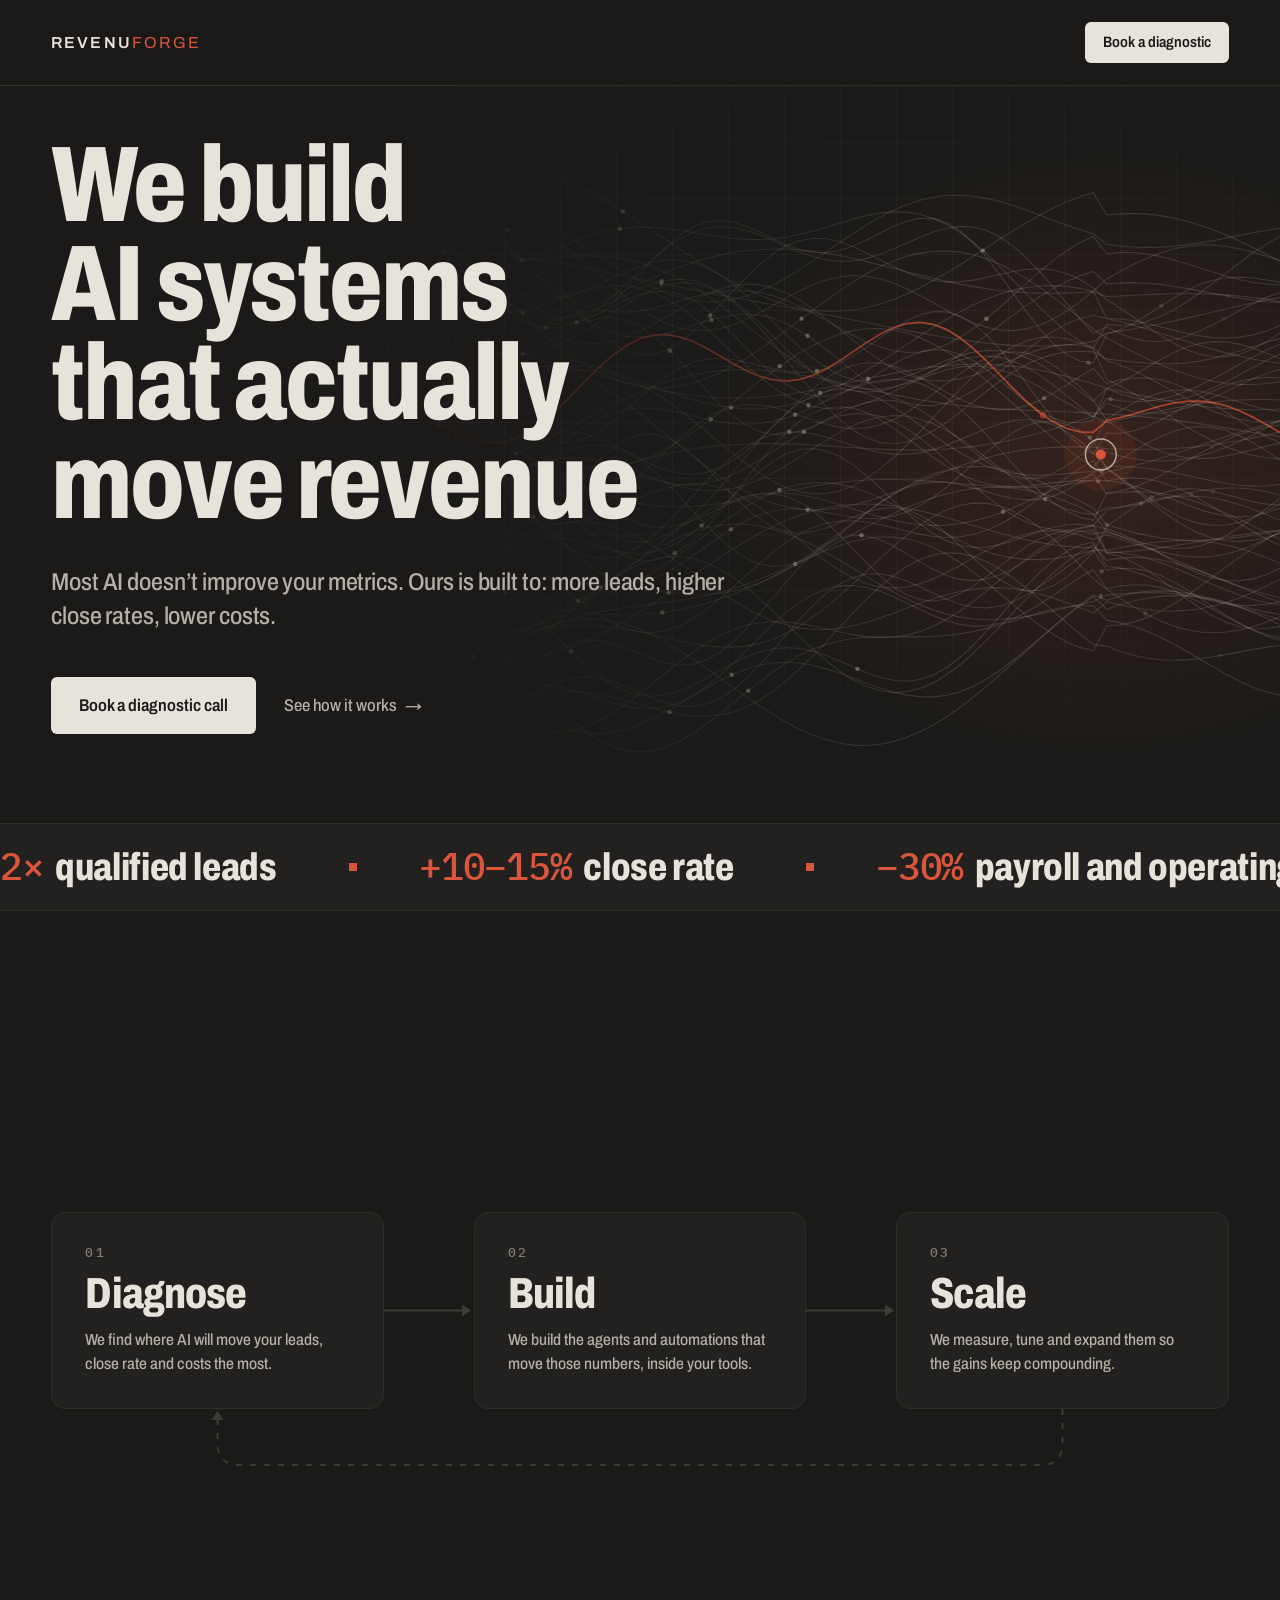
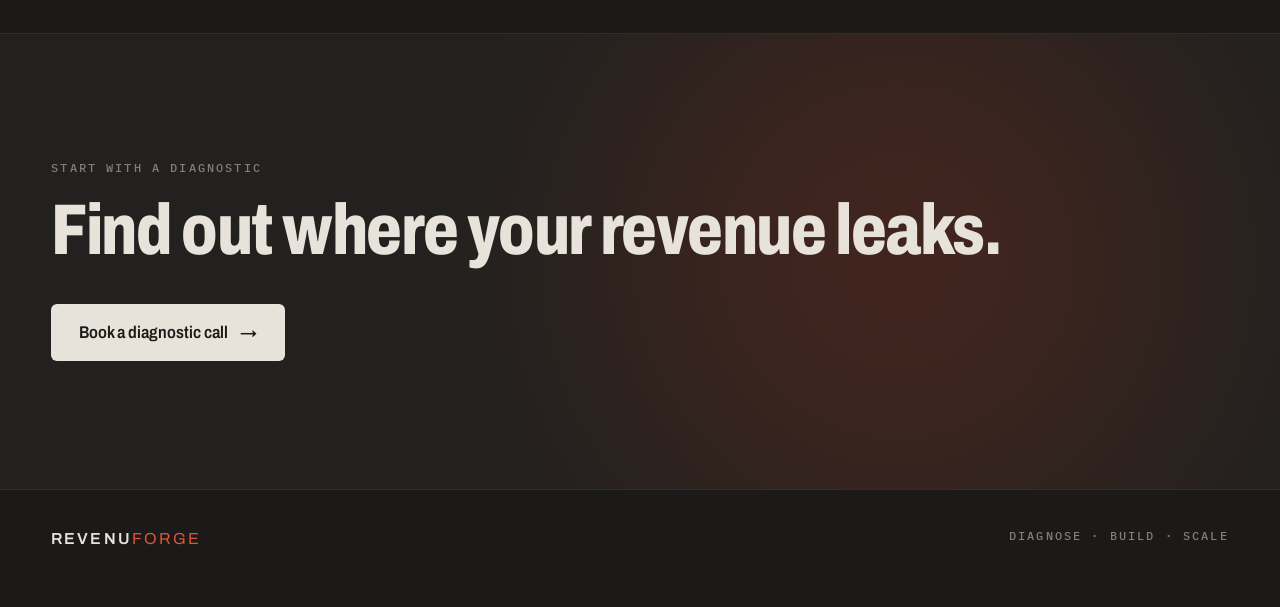
==== home/index.html @ 6a67d014 "RevenuForge page previews (view-only copies) Co-Authored-By: Claude Opus 5.5 <noreply@anthropic.com>" ====
<!DOCTYPE html><html><head><meta charset="utf-8"><meta name="robots" content="noindex,nofollow"><meta name="viewport" content="width=device-width, initial-scale=1"><title>RevenuForge Homepage</title>
<link rel="stylesheet" href="styles.css">
<link rel="stylesheet" href="web/kit.css">
<style>html{scroll-behavior:smooth}</style>
</head><body class="rw">

<header class="rw-header"><div class="rw-wrap">
<div class="rw-wm">Revenu<span>Forge</span></div>
<a class="rw-btn sm" href="#contact">Book a diagnostic</a>
</div></header>

<section class="rw-hero">
<div class="rw-hero-bg"></div>
<div class="rw-hero-fx" data-strands=""><canvas></canvas></div>
<div class="rw-wrap"><div class="rw-hero-copy">
<h1 class="rw-disp rw-h1"><span class="rw-word">We</span> <span class="rw-word">build</span> <span class="rw-word">AI</span> <span class="rw-word">systems</span> <span class="rw-word">that</span> <span class="rw-word">actually</span> <span class="rw-word">move</span> <span class="rw-word">revenue</span></h1>
<p class="rw-lede rw-rv">Most AI doesn’t improve your metrics. Ours is built to: more leads, higher close rates, lower costs.</p>
<div class="rw-ctas rw-rv"><a class="rw-btn" href="#contact">Book a diagnostic call</a><a class="rw-ghost" href="#how">See how it works <span class="ar">→</span></a></div>
</div></div>
</section>

<div class="rw-marq"><div class="rw-marq-track">
<span><b>2×</b> qualified leads</span><span><b>+10–15%</b> close rate</span><span><b>−30%</b> payroll and operating costs</span><span><b>30–40%</b> less time on busywork</span>
<span><b>2×</b> qualified leads</span><span><b>+10–15%</b> close rate</span><span><b>−30%</b> payroll and operating costs</span><span><b>30–40%</b> less time on busywork</span>
</div></div>



<section class="rw-sec" id="how"><div class="rw-wrap">
<div class="rw-sec-h solo"><h2 class="rw-disp rw-h2 rw-rv">Find where AI moves the numbers. Build it. <span class="rw-hl">Repeat.</span></h2></div>
<div class="rw-flow">
<div class="rw-flow-row">
<div class="rw-node rw-rv"><span class="rw-node-n">01</span><h3>Diagnose</h3><p>We find where AI will move your leads, close rate and costs the most.</p></div>
<div class="rw-node rw-rv"><span class="rw-node-n">02</span><h3>Build</h3><p>We build the agents and automations that move those numbers, inside your tools.</p></div>
<div class="rw-node rw-rv"><span class="rw-node-n">03</span><h3>Scale</h3><p>We measure, tune and expand them so the gains keep compounding.</p></div>
</div>
</div>
</div></section>



<section class="rw-sec rw-glowsec" id="contact"><div class="rw-wrap"><div class="rw-cta rw-rv">
<div><div class="rw-eb" style="margin-bottom:24px">Start with a diagnostic</div><h2 class="rw-disp">Find out where your revenue leaks.</h2></div>
<a class="rw-btn" href="#">Book a diagnostic call <span class="ar">→</span></a>
</div></div></section>

<footer class="rw-footer"><div class="rw-wrap"><div class="rw-wm">Revenu<span>Forge</span></div><span class="rw-eb">Diagnose · Build · Scale</span></div></footer>

<script src="web/strands.js"></script>
<script src="web/kit.js"></script>
</body></html>
---- home/styles.css ----
@import "./tokens/fonts.css";
@import "./tokens/colors.css";
@import "./tokens/typography.css";
@import "./tokens/spacing.css";
@import "./tokens/borders.css";
@import "./tokens/motion.css";
@import "./tokens/web.css";
@import "./tokens/base.css";
---- home/web/kit.css ----
/* RevenuForge web kit — "Operator". Marketing site and landing pages only.
   Link AFTER styles.css. Pair with web/strands.js for the hero and web/kit.js for reveals.
   Documents, decks and the app keep their own flat rules. */
.rw{margin:0;background:var(--web-page);color:var(--web-heading);font-family:var(--font-sans);font-stretch:85%}
.rw *{box-sizing:border-box}
.rw a{color:var(--web-heading);text-decoration:none}.rw a:hover{color:var(--web-signal)}
.rw p{margin:0;color:var(--web-body);text-wrap:pretty}
.rw-wrap{max-width:var(--web-max);margin:0 auto;padding-left:var(--web-gutter);padding-right:var(--web-gutter)}
.rw-eb{font:500 12px/1 var(--font-mono);letter-spacing:.18em;text-transform:uppercase;color:var(--web-label)}
.rw-disp{font-stretch:var(--web-display-stretch);font-weight:var(--web-display-weight);letter-spacing:var(--web-display-tracking);line-height:var(--web-display-leading);margin:0;text-wrap:balance;color:var(--web-heading)}
.rw-h1{font-size:var(--web-h1)}.rw-h2{font-size:var(--web-h2);max-width:15em}
.rw-hl{color:var(--web-signal)}
.rw-lede{font-size:var(--web-lede);line-height:1.4;max-width:28em;color:var(--web-body);font-stretch:85%;font-weight:500;letter-spacing:-.005em}
.rw-node p,.rw-band p{font-weight:500}

/* header — same colour as the page, blurred when it scrolls over content */
.rw-header{position:sticky;top:0;z-index:20;background:rgba(27,26,24,.8);backdrop-filter:blur(14px);-webkit-backdrop-filter:blur(14px);border-bottom:1px solid var(--web-rule-soft)}
.rw-header .rw-wrap{display:flex;justify-content:space-between;align-items:center;gap:24px;padding-top:22px;padding-bottom:22px}
.rw-wm{font-weight:600;font-size:16px;letter-spacing:.13em;text-transform:uppercase;font-stretch:100%;color:var(--web-heading)}
.rw-wm span{font-weight:400;color:var(--web-signal)}

/* buttons */
.rw-btn{display:inline-flex;align-items:center;gap:12px;background:var(--web-btn);color:var(--web-btn-fg)!important;font:600 17px/1 var(--font-sans);font-stretch:85%;letter-spacing:0;padding:20px 28px;border-radius:var(--web-radius-btn);transition:transform 180ms cubic-bezier(.2,0,.2,1)}
.rw-btn:hover{transform:translateY(-2px)}
.rw-btn.sm{padding:13px 18px;font-size:15px}
.rw-ghost{font-size:17px;font-weight:500;font-stretch:85%;color:var(--web-body)!important;display:inline-flex;gap:8px;align-items:center}
.rw-ghost .ar{display:inline-block;transition:transform 180ms}.rw-ghost:hover .ar{transform:translateX(4px)}

/* hero — strands canvas fills it, faded out behind the copy */
.rw-hero{position:relative;overflow:hidden;padding:clamp(24px,4vw,56px) 0 clamp(56px,7vw,110px)}
.rw-hero-bg{position:absolute;inset:0;pointer-events:none;background:radial-gradient(ellipse 45% 60% at 86% 50%,rgba(217,85,59,.13),transparent 70%)}
.rw-hero-bg::after{content:"";position:absolute;inset:0;background-image:linear-gradient(rgba(231,227,218,.045) 1px,transparent 1px),linear-gradient(90deg,rgba(231,227,218,.045) 1px,transparent 1px);background-size:56px 56px;-webkit-mask-image:radial-gradient(ellipse 70% 80% at 70% 40%,#000 20%,transparent 80%);mask-image:radial-gradient(ellipse 70% 80% at 70% 40%,#000 20%,transparent 80%)}
.rw-hero-fx{position:absolute;inset:0;pointer-events:none;-webkit-mask-image:linear-gradient(90deg,transparent 0%,transparent 22%,rgba(0,0,0,.08) 38%,rgba(0,0,0,.45) 54%,#000 72%);mask-image:linear-gradient(90deg,transparent 0%,transparent 22%,rgba(0,0,0,.08) 38%,rgba(0,0,0,.45) 54%,#000 72%)}
.rw-hero-fx canvas{position:absolute;inset:0;display:block}
.rw-hero-copy{position:relative;max-width:760px;min-height:clamp(420px,56vh,640px);display:flex;flex-direction:column;justify-content:center;gap:0}
.rw-hero-copy .rw-lede{margin:32px 0 44px}
.rw-ctas{display:flex;gap:28px;align-items:center;flex-wrap:wrap}
.rw-word{display:inline-block}

/* KPI marquee */
.rw-marq{overflow:hidden;padding:22px 0;background:var(--web-card);border-top:1px solid var(--web-rule-soft);border-bottom:1px solid var(--web-rule-soft)}
.rw-marq-track{display:flex;gap:56px;width:max-content;animation:rw-mq var(--web-marquee-duration) linear infinite}
.rw-marq-track{gap:0}
.rw-marq-track span{font-stretch:var(--web-display-stretch);font-weight:800;font-size:var(--web-marquee);letter-spacing:-.01em;white-space:nowrap;display:flex;align-items:baseline;gap:.3em;color:var(--web-heading)}
.rw-marq-track span::after{content:"";width:8px;height:8px;background:var(--web-signal);margin:0 1.6em;align-self:center}
.rw-marq-track b{font:500 1em/1 var(--font-mono);letter-spacing:-.03em;color:var(--web-signal)}
@keyframes rw-mq{to{transform:translateX(-50%)}}

/* sections */
.rw-sec{padding:var(--web-section-y) 0;position:relative}
.rw-sec-h{display:grid;grid-template-columns:200px minmax(0,1fr);gap:24px;margin-bottom:clamp(40px,5vw,72px);align-items:start}
.rw-sec-h.solo{grid-template-columns:minmax(0,1fr)}
.rw-sec-n{font:500 13px/1 var(--font-mono);letter-spacing:.16em;color:var(--web-label);padding-top:12px;display:flex;gap:12px;align-items:center}
.rw-sec-n::before{content:"";width:28px;height:1px;background:var(--web-label)}

/* cards */
.rw-cards{display:grid;grid-template-columns:repeat(3,minmax(0,1fr));gap:12px}
.rw-card{background:var(--web-card);border:1px solid var(--web-rule-soft);border-radius:var(--web-radius-card);padding:32px;display:flex;flex-direction:column;gap:18px;min-height:280px}
.rw-card h3{font-stretch:var(--web-display-stretch);font-size:var(--web-h3);font-weight:650;letter-spacing:-.015em;line-height:1.15;margin:0;color:var(--web-heading)}
.rw-card p{font-size:15.5px;line-height:1.55}
.rw-card-top{display:flex;justify-content:space-between}
.rw-card-foot{margin-top:auto;padding-top:16px;border-top:1px solid var(--web-rule);font:500 11px/1.4 var(--font-mono);letter-spacing:.14em;text-transform:uppercase;color:var(--web-label)}
.rw-card-foot b{color:var(--web-heading);font-weight:500}

/* flow — Diagnose → Build → Maintain, looping back. Connectors are drawn by web/kit.js */
.rw-flow{position:relative}
.rw-flow-row{position:relative;display:grid;grid-template-columns:repeat(3,minmax(0,1fr));gap:clamp(56px,7vw,110px);z-index:1}
.rw-node{position:relative;background:var(--web-card);border:1px solid var(--web-rule-soft);border-radius:var(--web-radius-card);padding:clamp(26px,2.6vw,40px);display:flex;flex-direction:column;gap:14px;transition:border-color .4s var(--web-reveal-ease),box-shadow .4s var(--web-reveal-ease),transform .4s var(--web-reveal-ease)}
.rw-node.live{border-color:var(--web-signal);box-shadow:0 0 0 1px var(--web-signal),0 30px 80px -30px rgba(217,85,59,.55);transform:translateY(-4px)}
.rw-node-n{font:500 13px/1 var(--font-mono);letter-spacing:.16em;color:var(--web-label);transition:color .4s}
.rw-node.live .rw-node-n{color:var(--web-signal)}
.rw-node h3{font-stretch:var(--web-display-stretch);font-size:clamp(34px,3.4vw,54px);font-weight:800;letter-spacing:-.02em;line-height:.95;margin:0;color:var(--web-heading)}
.rw-node p{font-size:clamp(16px,1.25vw,19px);line-height:1.45}
.rw-flow-svg{position:absolute;left:0;top:0;width:100%;height:100%;overflow:visible;pointer-events:none;z-index:0}
.rw-flow-svg .ln{fill:none;stroke:var(--web-rule);stroke-width:2}
.rw-flow-svg .ln.loop{stroke-dasharray:6 8}
.rw-flow-svg .hd{fill:var(--web-rule)}
.rw-flow-loop-lbl{position:absolute;left:50%;transform:translateX(-50%);bottom:34px;font:500 11px/1 var(--font-mono);letter-spacing:.18em;text-transform:uppercase;color:var(--web-label);background:var(--web-page);padding:0 14px;z-index:1;white-space:nowrap}
.rw-flow{padding-bottom:96px}

/* big-number band */
.rw-band{position:relative;overflow:hidden;background:var(--web-card);border-top:1px solid var(--web-rule-soft);border-bottom:1px solid var(--web-rule-soft)}
.rw-band::before{content:"";position:absolute;right:10%;top:20%;width:500px;height:500px;border-radius:50%;background:#C4381F;filter:blur(120px);opacity:.18}
.rw-band .rw-wrap{display:grid;grid-template-columns:minmax(0,1.2fr) minmax(0,1fr);gap:48px;align-items:end;padding-top:clamp(64px,8vw,120px);padding-bottom:clamp(64px,8vw,120px);position:relative}
.rw-stat{font:500 var(--web-stat)/.82 var(--font-mono);letter-spacing:-.06em;font-variant-numeric:tabular-nums;color:var(--web-heading)}
.rw-stat em{font-style:normal;color:var(--web-signal)}
.rw-band p{font-size:clamp(18px,1.6vw,22px);line-height:1.5;max-width:22em}
.rw-src{margin-top:28px;font:500 11px/1 var(--font-mono);letter-spacing:.16em;text-transform:uppercase;color:var(--web-label)}

/* glow section — dark card ground with one soft Signal glow on the right (closing CTA) */
.rw-glowsec{overflow:hidden;background:var(--web-card);border-top:1px solid var(--web-rule-soft)}
.rw-glowsec::before{content:"";position:absolute;right:8%;top:50%;width:560px;height:560px;margin-top:-280px;border-radius:50%;background:#C4381F;filter:blur(130px);opacity:.2;pointer-events:none}
.rw-glowsec .rw-wrap{position:relative}
.rw-glowsec .rw-cta{border-top:0;padding-top:0}

/* closing CTA + footer */
.rw-cta{display:flex;justify-content:space-between;align-items:flex-end;gap:40px;flex-wrap:wrap;border-top:1px solid var(--web-rule);padding-top:48px}
.rw-cta .rw-disp{font-size:clamp(40px,5.6vw,88px)}
.rw-footer{padding:40px 0 60px;border-top:1px solid var(--web-rule-soft)}
.rw-footer .rw-wrap{display:flex;justify-content:space-between;gap:24px;flex-wrap:wrap}

/* scroll reveal: blur to sharp, slight rise */
.rw-rv{opacity:0;transform:translateY(var(--web-reveal-rise));filter:blur(var(--web-reveal-blur));transition:opacity var(--web-reveal-duration) var(--web-reveal-ease),transform var(--web-reveal-duration) var(--web-reveal-ease),filter var(--web-reveal-duration) var(--web-reveal-ease)}
.rw-rv.on{opacity:1;transform:none;filter:none}

@media (max-width:900px){.rw-band .rw-wrap,.rw-cards,.rw-flow-row,.rw-sec-h{grid-template-columns:1fr}.rw-flow{padding-bottom:0;padding-right:44px}.rw-flow-loop-lbl{display:none}}
@media (prefers-reduced-motion:reduce){.rw-rv{opacity:1;transform:none;filter:none;transition:none}.rw-marq-track{animation:none}}
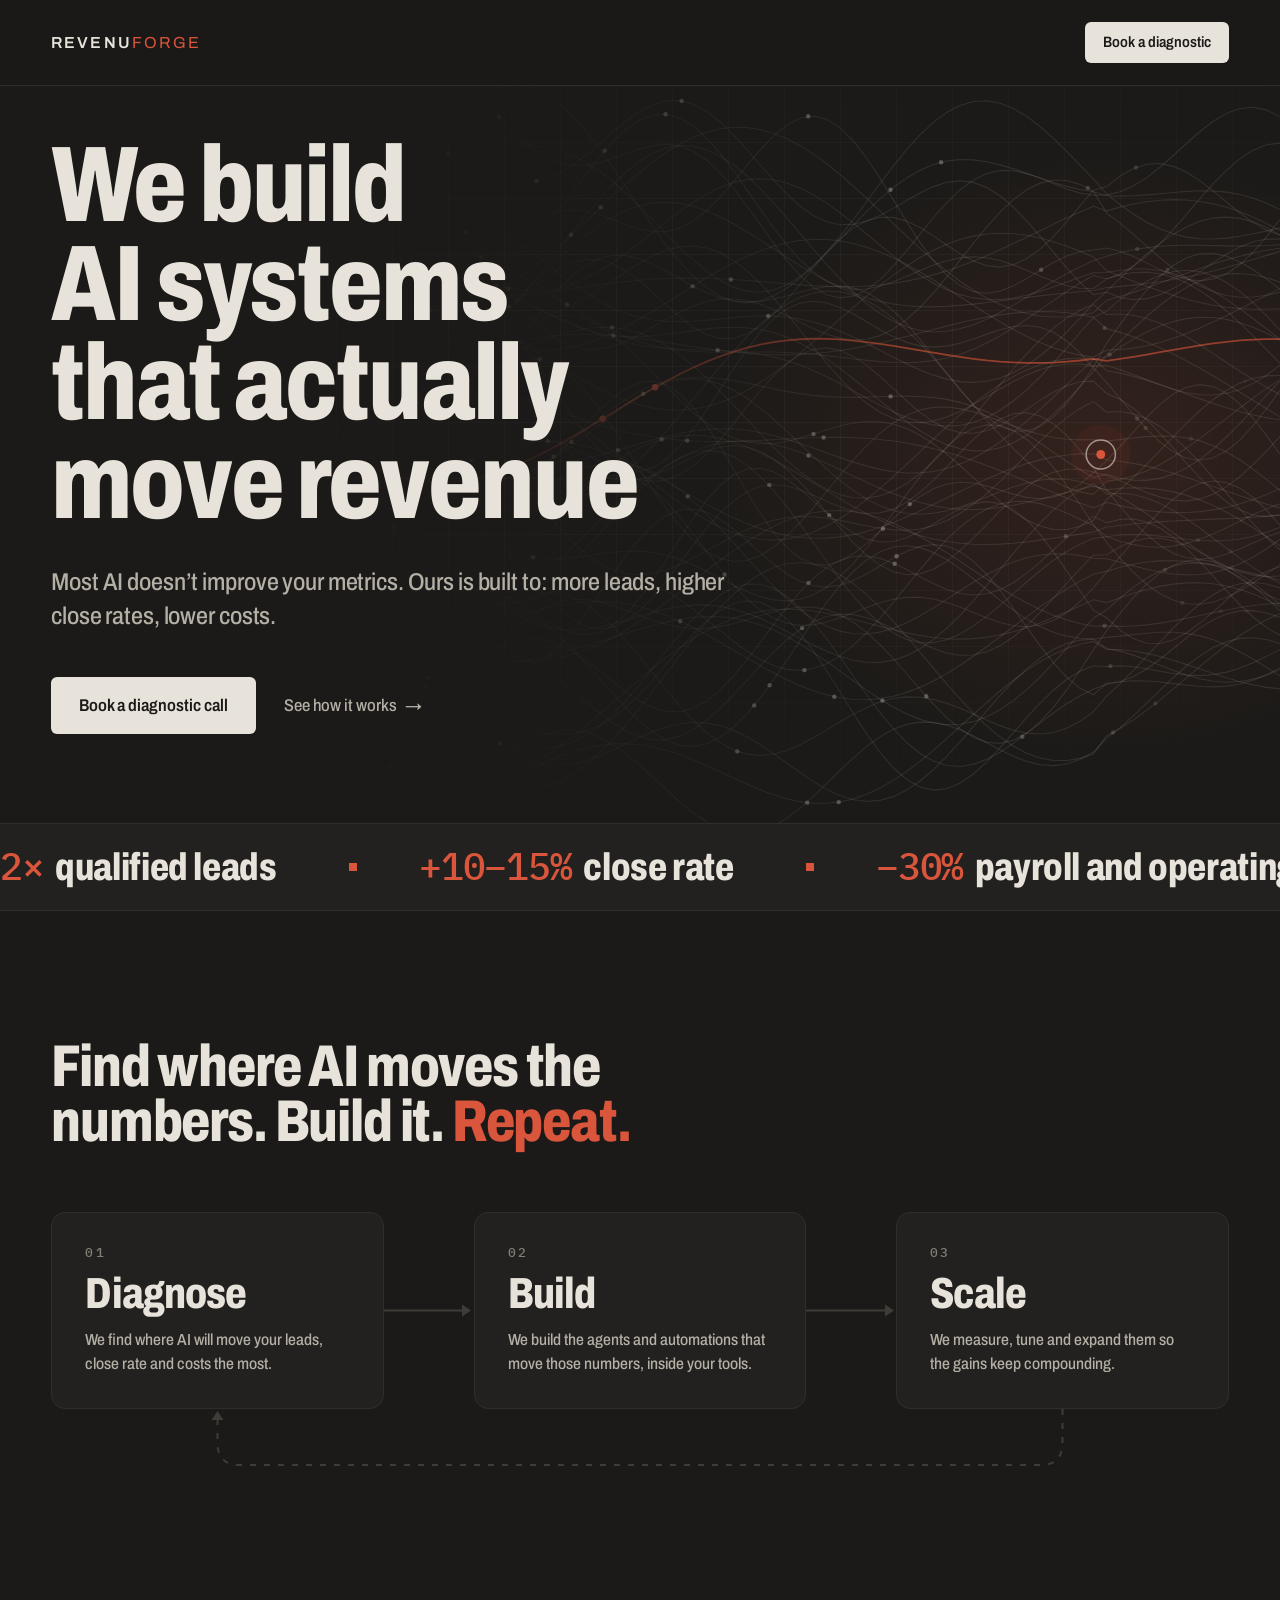
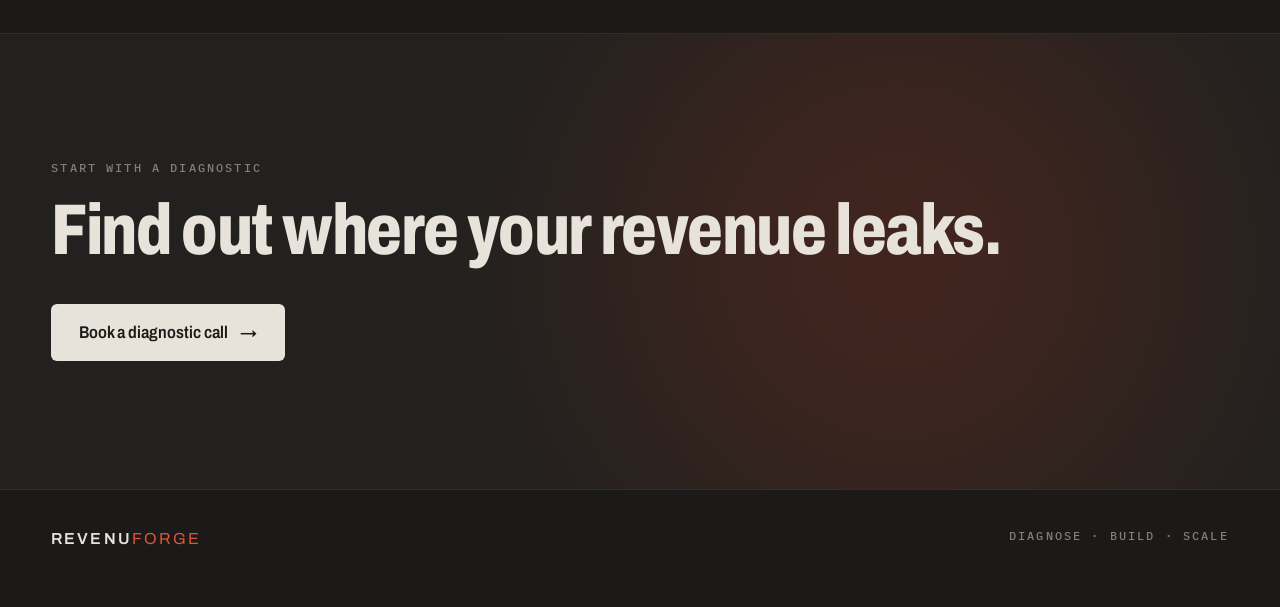
==== commit 3f93c571: "Homepage: inline all CSS and JS into one file so nothing can fail to load Co-Authored-By: Claude Opu" ====
--- a/home/index.html
+++ b/home/index.html
@@ -1,6 +1,377 @@
 <!DOCTYPE html><html><head><meta charset="utf-8"><meta name="robots" content="noindex,nofollow"><meta name="viewport" content="width=device-width, initial-scale=1"><title>RevenuForge Homepage</title>
-<link rel="stylesheet" href="styles.css">
-<link rel="stylesheet" href="web/kit.css">
+<link rel="preconnect" href="https://fonts.googleapis.com"><link rel="preconnect" href="https://fonts.gstatic.com" crossorigin><link rel="stylesheet" href="https://fonts.googleapis.com/css2?family=Archivo:wdth,wght@62..125,100..900&family=IBM+Plex+Mono:wght@400;500;600&display=swap">
+<style>
+/* RevenuForge webfonts — Archivo (brand) + IBM Plex Mono (instrument voice).
+   Archivo loads as the variable font (width 62–125%, weight 100–900) so the web
+   environment's condensed display (font-stretch:78%) renders from the same family.
+   Self-host by replacing this import with local @font-face rules in ../assets/fonts/. */
+
+
+:root{
+  /* ground + ink — warm near-neutrals, never pure white */
+  --rf-bone:#EFEAE1;
+  --rf-plate:#F7F4EE;
+  --rf-rule:#C9C2B6;
+  --rf-grey:#7A746A;
+  --rf-slate:#4A463F;
+  --rf-ink:#1F1D1A;
+  --rf-graphite:#22211F;
+  --rf-graphite-deep:#1B1A18;
+  --rf-graphite-raised:#2B2A27;
+  --rf-graphite-rule:#3E3C37;
+  --rf-graphite-rule-soft:#302E2A;
+  --rf-mist:#B5B0A6;
+  --rf-mist-dim:#837F76;
+  --rf-bone-dim:#9A968C;
+  --rf-bone-warm:#D6D1C7;
+  --rf-bone-dark-fg:#E7E3DA;
+  --rf-hairline-warm:#E2DBCE;
+
+  /* the one accent */
+  --rf-signal:#C4381F;
+  --rf-signal-tint:#E0674A;
+  --rf-signal-on-dark:#D9553B;
+  --rf-signal-wash:#F3D5CE;
+
+  /* data palette — light ground */
+  --rf-data-signal:#C4381F;
+  --rf-data-teal:#2F5D62;
+  --rf-data-ochre:#8A6A2B;
+  --rf-data-steel:#4A5A6E;
+  --rf-data-umber:#6B5340;
+  --rf-data-moss:#3E6B4B;
+
+  /* data palette — graphite ground */
+  --rf-data-signal-dark:#E0674A;
+  --rf-data-teal-dark:#6E9E9A;
+  --rf-data-ochre-dark:#C9A227;
+  --rf-data-steel-dark:#8FB3C9;
+  --rf-data-umber-dark:#B9AE9C;
+  --rf-data-moss-dark:#A8C0A0;
+
+  /* status — exactly three, no others exist */
+  --rf-state-ontrack:#A8C0A0;
+  --rf-state-watch:#C9A227;
+  --rf-state-act:#E0674A;
+
+  /* semantic aliases — light (document) environment */
+  --surface-page:var(--rf-bone);
+  --surface-card:var(--rf-plate);
+  --surface-inset:var(--rf-bone);
+  --border-hairline:var(--rf-rule);
+  --border-structural:var(--rf-ink);
+  --text-heading:var(--rf-ink);
+  --text-body:var(--rf-slate);
+  --text-label:var(--rf-grey);
+  --text-accent:var(--rf-signal);
+  --mark-signal:var(--rf-signal);
+}
+[data-rf-env="graphite"]{
+  --surface-page:var(--rf-graphite);
+  --surface-card:var(--rf-graphite-deep);
+  --surface-inset:var(--rf-graphite-raised);
+  --border-hairline:var(--rf-graphite-rule);
+  --border-structural:var(--rf-graphite-rule);
+  --text-heading:var(--rf-bone-dark-fg);
+  --text-body:var(--rf-mist);
+  --text-label:var(--rf-mist-dim);
+  --text-accent:var(--rf-signal-tint);
+  --mark-signal:var(--rf-signal);
+}
+
+:root{
+  --font-sans:Archivo,"Helvetica Neue",Arial,sans-serif;
+  --font-mono:"IBM Plex Mono",ui-monospace,monospace;
+
+  --weight-regular:400;
+  --weight-medium:500;
+  --weight-semibold:600;
+  --weight-heavy:800; /* screen headlines: web, animated slides, app display */
+
+  /* two voices, one family: Archivo narrows for headlines, slightly narrow for everything else */
+  --stretch-display:78%; /* @kind font */
+  --stretch-text:85%; /* @kind font */
+  --stretch-wordmark:100%; /* @kind font */
+
+  /* scale — size / line-height pairs, locked */
+  --text-display-1:48px;   --leading-display-1:1.02;  --tracking-display-1:-0.02em;
+  --text-display-2:32px;   --leading-display-2:1.10;  --tracking-display-2:-0.015em;
+  --text-heading-1:24px;   --leading-heading-1:1.25;  --tracking-heading-1:0;
+  --text-heading-2:18px;   --leading-heading-2:1.30;  --tracking-heading-2:0;
+  --text-body-size:15px;   --leading-body:1.55;
+  --text-small:12.5px;     --leading-small:1.50;
+  --text-label-size:9.5px; --leading-label:1;  --tracking-label:0.16em;
+  --text-data:13px;        --leading-data:1.35;
+
+  /* the wordmark — not a text style, a locked construction */
+  --tracking-wordmark-inline:0.13em;
+  --tracking-wordmark-stacked:0.16em;
+  --measure-max:68ch;
+
+  /* motion environment — 1920x1080 animated slides only */
+  --text-motion-head-max:92px;
+  --text-motion-head-min:64px;
+  --leading-motion-head:0.95;
+  --tracking-motion-head:-0.03em;
+  --text-motion-label-min:32px;
+  --text-motion-stat:170px;
+  --text-motion-kicker:24px;
+  --tracking-motion-kicker:0.22em;
+}
+
+:root{
+  --space-1:4px;
+  --space-2:7px;
+  --space-3:9px;
+  --space-4:11px;
+  --space-5:14px;
+  --space-6:18px;
+  --space-7:22px;
+  --space-8:26px;
+  --space-9:34px;
+  --space-10:44px;
+  --space-11:56px;
+  --space-12:72px;
+
+  --pad-card:18px 20px;
+  --pad-control:9px 14px;
+  --gap-stack:14px;
+  --gap-section:22px;
+  --page-margin:0.7in;
+}
+
+:root{
+  /* radii — screens get soft corners; print stays square */
+  --radius-card:14px;
+  --radius-control:6px;
+  --radius-chip:4px;
+  --radius-print:0;
+  --radius-all:0; /* legacy alias — print and diagrams only */
+
+  --hairline:1px solid var(--border-hairline);
+  --rule-structural:1px solid var(--border-structural);
+  --signal-bar:3px;
+  --seam-rule:1.5px;
+  --boundary-dashed:1px dashed #A39C90; /* @kind other */
+
+  /* elevation — screens only, one level, used sparingly */
+  --shadow-none:none;
+  --shadow-raised:0 0 0 1px var(--border-hairline),0 30px 70px -30px rgba(0,0,0,.45);
+}
+
+:root{
+  /* static environments (docs, web, app) — mechanical, short, no bounce */
+  --ease-standard:cubic-bezier(0.2,0,0.2,1); /* @kind other */
+  --duration-instant:80ms; /* @kind other */
+  --duration-fast:120ms; /* @kind other */
+  --duration-standard:180ms; /* @kind other */
+  --duration-deliberate:260ms; /* @kind other */
+
+  /* motion environment — animated slides and video ONLY (see motion/motion-guide.html) */
+  --motion-enter-duration:450ms; /* @kind other */
+  --motion-enter-ease:cubic-bezier(0.16,1,0.3,1); /* @kind other */
+  --motion-enter-blur:10px; /* @kind other */
+  --motion-enter-scale:0.94; /* @kind other */
+  --motion-enter-rise:14px; /* @kind other */
+  --motion-exit-duration:220ms; /* @kind other */
+  --motion-exit-ease:cubic-bezier(0.55,0.085,0.68,0.53); /* @kind other */
+  --motion-exit-blur:8px; /* @kind other */
+  --motion-exit-scale:0.97; /* @kind other */
+  --motion-whip-out-duration:200ms; /* @kind other */
+  --motion-whip-out-ease:cubic-bezier(0.55,0.055,0.675,0.19); /* @kind other */
+  --motion-whip-in-duration:320ms; /* @kind other */
+  --motion-whip-in-delay:140ms; /* @kind other */
+  --motion-whip-shift:45%; /* @kind other */
+  --motion-whip-blur:28px; /* @kind other */
+  --motion-hold-push:1.04; /* @kind other */
+  --motion-float-min:6px; /* @kind other */
+  --motion-float-max:10px; /* @kind other */
+  --motion-float-offset:150ms; /* @kind other */
+  --motion-float-ease:cubic-bezier(0.445,0.05,0.55,0.95); /* @kind other */
+  --motion-camera-duration:600ms; /* @kind other */
+  --motion-camera-ease:cubic-bezier(0.455,0.03,0.515,0.955); /* @kind other */
+  --motion-draw-duration:300ms; /* @kind other */
+  --motion-draw-ease:cubic-bezier(0.25,0.46,0.45,0.94); /* @kind other */
+  --motion-count-duration:1200ms; /* @kind other */
+  --motion-stagger:150ms; /* @kind other */
+
+  /* motion-environment finish — never used on static surfaces */
+  --motion-slide-width:1920px; /* @kind other */
+  --motion-slide-height:1080px; /* @kind other */
+  --motion-safe-margin:96px; /* @kind other */
+  --motion-card-radius:24px; /* @kind other */
+  --motion-card-shadow:inset 0 0 0 1px rgba(31,29,26,.07),0 2px 4px rgba(31,29,26,.05),0 30px 70px -20px rgba(31,29,26,.28); /* @kind other */
+  --motion-bg-light:#F7F4EE;
+  --motion-bg-edge:#E3DACD;
+  --motion-glow-opacity:.22; /* @kind other */
+  --motion-glow-blur:70px; /* @kind other */
+}
+
+/* Web environment — "Operator" (chosen Nov 2026). Marketing site and landing pages.
+   Dark Graphite page, condensed Archivo 800 display, soft 14px cards, one Signal glow,
+   fading line grid, the abstract strands hero. Use with web/kit.css + web/strands.js. */
+:root{
+  --web-page:#1B1A18;
+  --web-card:#22211F;
+  --web-rule:#3E3C37;
+  --web-rule-soft:#302E2A;
+  --web-heading:#E7E3DA;
+  --web-body:#B5B0A6;
+  --web-label:#837F76;
+  --web-signal:#D9553B;
+  --web-btn:#E7E3DA;
+  --web-btn-fg:#1B1A18;
+
+  --web-display-stretch:78%; /* @kind other */
+  --web-display-weight:800; /* @kind other */
+  --web-display-tracking:-0.02em;
+  --web-display-leading:0.92;
+  --web-h1:clamp(54px,8.4vw,136px); /* @kind font */
+  --web-h2:clamp(36px,4.6vw,72px); /* @kind font */
+  --web-h3:24px;
+  --web-lede:clamp(20px,1.9vw,27px); /* @kind font */
+  --web-stat:clamp(130px,19vw,300px); /* @kind font */
+  --web-marquee:clamp(26px,3vw,42px); /* @kind font */
+
+  --web-radius-card:14px;
+  --web-radius-btn:6px;
+  --web-shadow-card:0 0 0 1px #3E3C37,0 40px 90px -30px rgba(0,0,0,.6); /* @kind other */
+  --web-max:1360px;
+  --web-gutter:clamp(20px,4vw,56px); /* @kind spacing */
+  --web-section-y:clamp(72px,10vw,150px); /* @kind spacing */
+
+  --web-reveal-duration:600ms; /* @kind other */
+  --web-reveal-ease:cubic-bezier(0.16,1,0.3,1); /* @kind other */
+  --web-reveal-blur:8px; /* @kind other */
+  --web-reveal-rise:18px; /* @kind other */
+  --web-reveal-stagger:150ms; /* @kind other */
+  --web-headline-word-stagger:70ms; /* @kind other */
+  --web-marquee-duration:38s; /* @kind other */
+}
+
+/* Global text setting: every Archivo run sits at 85% width unless it is a headline (78%) or the wordmark (100%).
+   Plex Mono has no width axis and is unaffected. */
+html{font-stretch:var(--stretch-text)}
+button,input,select,textarea{font-family:inherit;font-stretch:inherit}
+
+
+
+
+
+
+
+
+
+
+/* RevenuForge web kit — "Operator". Marketing site and landing pages only.
+   Link AFTER styles.css. Pair with web/strands.js for the hero and web/kit.js for reveals.
+   Documents, decks and the app keep their own flat rules. */
+.rw{margin:0;background:var(--web-page);color:var(--web-heading);font-family:var(--font-sans);font-stretch:85%}
+.rw *{box-sizing:border-box}
+.rw a{color:var(--web-heading);text-decoration:none}.rw a:hover{color:var(--web-signal)}
+.rw p{margin:0;color:var(--web-body);text-wrap:pretty}
+.rw-wrap{max-width:var(--web-max);margin:0 auto;padding-left:var(--web-gutter);padding-right:var(--web-gutter)}
+.rw-eb{font:500 12px/1 var(--font-mono);letter-spacing:.18em;text-transform:uppercase;color:var(--web-label)}
+.rw-disp{font-stretch:var(--web-display-stretch);font-weight:var(--web-display-weight);letter-spacing:var(--web-display-tracking);line-height:var(--web-display-leading);margin:0;text-wrap:balance;color:var(--web-heading)}
+.rw-h1{font-size:var(--web-h1)}.rw-h2{font-size:var(--web-h2);max-width:15em}
+.rw-hl{color:var(--web-signal)}
+.rw-lede{font-size:var(--web-lede);line-height:1.4;max-width:28em;color:var(--web-body);font-stretch:85%;font-weight:500;letter-spacing:-.005em}
+.rw-node p,.rw-band p{font-weight:500}
+
+/* header — same colour as the page, blurred when it scrolls over content */
+.rw-header{position:sticky;top:0;z-index:20;background:rgba(27,26,24,.8);backdrop-filter:blur(14px);-webkit-backdrop-filter:blur(14px);border-bottom:1px solid var(--web-rule-soft)}
+.rw-header .rw-wrap{display:flex;justify-content:space-between;align-items:center;gap:24px;padding-top:22px;padding-bottom:22px}
+.rw-wm{font-weight:600;font-size:16px;letter-spacing:.13em;text-transform:uppercase;font-stretch:100%;color:var(--web-heading)}
+.rw-wm span{font-weight:400;color:var(--web-signal)}
+
+/* buttons */
+.rw-btn{display:inline-flex;align-items:center;gap:12px;background:var(--web-btn);color:var(--web-btn-fg)!important;font:600 17px/1 var(--font-sans);font-stretch:85%;letter-spacing:0;padding:20px 28px;border-radius:var(--web-radius-btn);transition:transform 180ms cubic-bezier(.2,0,.2,1)}
+.rw-btn:hover{transform:translateY(-2px)}
+.rw-btn.sm{padding:13px 18px;font-size:15px}
+.rw-ghost{font-size:17px;font-weight:500;font-stretch:85%;color:var(--web-body)!important;display:inline-flex;gap:8px;align-items:center}
+.rw-ghost .ar{display:inline-block;transition:transform 180ms}.rw-ghost:hover .ar{transform:translateX(4px)}
+
+/* hero — strands canvas fills it, faded out behind the copy */
+.rw-hero{position:relative;overflow:hidden;padding:clamp(24px,4vw,56px) 0 clamp(56px,7vw,110px)}
+.rw-hero-bg{position:absolute;inset:0;pointer-events:none;background:radial-gradient(ellipse 45% 60% at 86% 50%,rgba(217,85,59,.13),transparent 70%)}
+.rw-hero-bg::after{content:"";position:absolute;inset:0;background-image:linear-gradient(rgba(231,227,218,.045) 1px,transparent 1px),linear-gradient(90deg,rgba(231,227,218,.045) 1px,transparent 1px);background-size:56px 56px;-webkit-mask-image:radial-gradient(ellipse 70% 80% at 70% 40%,#000 20%,transparent 80%);mask-image:radial-gradient(ellipse 70% 80% at 70% 40%,#000 20%,transparent 80%)}
+.rw-hero-fx{position:absolute;inset:0;pointer-events:none;-webkit-mask-image:linear-gradient(90deg,transparent 0%,transparent 22%,rgba(0,0,0,.08) 38%,rgba(0,0,0,.45) 54%,#000 72%);mask-image:linear-gradient(90deg,transparent 0%,transparent 22%,rgba(0,0,0,.08) 38%,rgba(0,0,0,.45) 54%,#000 72%)}
+.rw-hero-fx canvas{position:absolute;inset:0;display:block}
+.rw-hero-copy{position:relative;max-width:760px;min-height:clamp(420px,56vh,640px);display:flex;flex-direction:column;justify-content:center;gap:0}
+.rw-hero-copy .rw-lede{margin:32px 0 44px}
+.rw-ctas{display:flex;gap:28px;align-items:center;flex-wrap:wrap}
+.rw-word{display:inline-block}
+
+/* KPI marquee */
+.rw-marq{overflow:hidden;padding:22px 0;background:var(--web-card);border-top:1px solid var(--web-rule-soft);border-bottom:1px solid var(--web-rule-soft)}
+.rw-marq-track{display:flex;gap:56px;width:max-content;animation:rw-mq var(--web-marquee-duration) linear infinite}
+.rw-marq-track{gap:0}
+.rw-marq-track span{font-stretch:var(--web-display-stretch);font-weight:800;font-size:var(--web-marquee);letter-spacing:-.01em;white-space:nowrap;display:flex;align-items:baseline;gap:.3em;color:var(--web-heading)}
+.rw-marq-track span::after{content:"";width:8px;height:8px;background:var(--web-signal);margin:0 1.6em;align-self:center}
+.rw-marq-track b{font:500 1em/1 var(--font-mono);letter-spacing:-.03em;color:var(--web-signal)}
+@keyframes rw-mq{to{transform:translateX(-50%)}}
+
+/* sections */
+.rw-sec{padding:var(--web-section-y) 0;position:relative}
+.rw-sec-h{display:grid;grid-template-columns:200px minmax(0,1fr);gap:24px;margin-bottom:clamp(40px,5vw,72px);align-items:start}
+.rw-sec-h.solo{grid-template-columns:minmax(0,1fr)}
+.rw-sec-n{font:500 13px/1 var(--font-mono);letter-spacing:.16em;color:var(--web-label);padding-top:12px;display:flex;gap:12px;align-items:center}
+.rw-sec-n::before{content:"";width:28px;height:1px;background:var(--web-label)}
+
+/* cards */
+.rw-cards{display:grid;grid-template-columns:repeat(3,minmax(0,1fr));gap:12px}
+.rw-card{background:var(--web-card);border:1px solid var(--web-rule-soft);border-radius:var(--web-radius-card);padding:32px;display:flex;flex-direction:column;gap:18px;min-height:280px}
+.rw-card h3{font-stretch:var(--web-display-stretch);font-size:var(--web-h3);font-weight:650;letter-spacing:-.015em;line-height:1.15;margin:0;color:var(--web-heading)}
+.rw-card p{font-size:15.5px;line-height:1.55}
+.rw-card-top{display:flex;justify-content:space-between}
+.rw-card-foot{margin-top:auto;padding-top:16px;border-top:1px solid var(--web-rule);font:500 11px/1.4 var(--font-mono);letter-spacing:.14em;text-transform:uppercase;color:var(--web-label)}
+.rw-card-foot b{color:var(--web-heading);font-weight:500}
+
+/* flow — Diagnose → Build → Maintain, looping back. Connectors are drawn by web/kit.js */
+.rw-flow{position:relative}
+.rw-flow-row{position:relative;display:grid;grid-template-columns:repeat(3,minmax(0,1fr));gap:clamp(56px,7vw,110px);z-index:1}
+.rw-node{position:relative;background:var(--web-card);border:1px solid var(--web-rule-soft);border-radius:var(--web-radius-card);padding:clamp(26px,2.6vw,40px);display:flex;flex-direction:column;gap:14px;transition:border-color .4s var(--web-reveal-ease),box-shadow .4s var(--web-reveal-ease),transform .4s var(--web-reveal-ease)}
+.rw-node.live{border-color:var(--web-signal);box-shadow:0 0 0 1px var(--web-signal),0 30px 80px -30px rgba(217,85,59,.55);transform:translateY(-4px)}
+.rw-node-n{font:500 13px/1 var(--font-mono);letter-spacing:.16em;color:var(--web-label);transition:color .4s}
+.rw-node.live .rw-node-n{color:var(--web-signal)}
+.rw-node h3{font-stretch:var(--web-display-stretch);font-size:clamp(34px,3.4vw,54px);font-weight:800;letter-spacing:-.02em;line-height:.95;margin:0;color:var(--web-heading)}
+.rw-node p{font-size:clamp(16px,1.25vw,19px);line-height:1.45}
+.rw-flow-svg{position:absolute;left:0;top:0;width:100%;height:100%;overflow:visible;pointer-events:none;z-index:0}
+.rw-flow-svg .ln{fill:none;stroke:var(--web-rule);stroke-width:2}
+.rw-flow-svg .ln.loop{stroke-dasharray:6 8}
+.rw-flow-svg .hd{fill:var(--web-rule)}
+.rw-flow-loop-lbl{position:absolute;left:50%;transform:translateX(-50%);bottom:34px;font:500 11px/1 var(--font-mono);letter-spacing:.18em;text-transform:uppercase;color:var(--web-label);background:var(--web-page);padding:0 14px;z-index:1;white-space:nowrap}
+.rw-flow{padding-bottom:96px}
+
+/* big-number band */
+.rw-band{position:relative;overflow:hidden;background:var(--web-card);border-top:1px solid var(--web-rule-soft);border-bottom:1px solid var(--web-rule-soft)}
+.rw-band::before{content:"";position:absolute;right:10%;top:20%;width:500px;height:500px;border-radius:50%;background:#C4381F;filter:blur(120px);opacity:.18}
+.rw-band .rw-wrap{display:grid;grid-template-columns:minmax(0,1.2fr) minmax(0,1fr);gap:48px;align-items:end;padding-top:clamp(64px,8vw,120px);padding-bottom:clamp(64px,8vw,120px);position:relative}
+.rw-stat{font:500 var(--web-stat)/.82 var(--font-mono);letter-spacing:-.06em;font-variant-numeric:tabular-nums;color:var(--web-heading)}
+.rw-stat em{font-style:normal;color:var(--web-signal)}
+.rw-band p{font-size:clamp(18px,1.6vw,22px);line-height:1.5;max-width:22em}
+.rw-src{margin-top:28px;font:500 11px/1 var(--font-mono);letter-spacing:.16em;text-transform:uppercase;color:var(--web-label)}
+
+/* glow section — dark card ground with one soft Signal glow on the right (closing CTA) */
+.rw-glowsec{overflow:hidden;background:var(--web-card);border-top:1px solid var(--web-rule-soft)}
+.rw-glowsec::before{content:"";position:absolute;right:8%;top:50%;width:560px;height:560px;margin-top:-280px;border-radius:50%;background:#C4381F;filter:blur(130px);opacity:.2;pointer-events:none}
+.rw-glowsec .rw-wrap{position:relative}
+.rw-glowsec .rw-cta{border-top:0;padding-top:0}
+
+/* closing CTA + footer */
+.rw-cta{display:flex;justify-content:space-between;align-items:flex-end;gap:40px;flex-wrap:wrap;border-top:1px solid var(--web-rule);padding-top:48px}
+.rw-cta .rw-disp{font-size:clamp(40px,5.6vw,88px)}
+.rw-footer{padding:40px 0 60px;border-top:1px solid var(--web-rule-soft)}
+.rw-footer .rw-wrap{display:flex;justify-content:space-between;gap:24px;flex-wrap:wrap}
+
+/* scroll reveal: blur to sharp, slight rise */
+.rw-rv{opacity:0;transform:translateY(var(--web-reveal-rise));filter:blur(var(--web-reveal-blur));transition:opacity var(--web-reveal-duration) var(--web-reveal-ease),transform var(--web-reveal-duration) var(--web-reveal-ease),filter var(--web-reveal-duration) var(--web-reveal-ease)}
+.rw-rv.on{opacity:1;transform:none;filter:none}
+
+@media (max-width:900px){.rw-band .rw-wrap,.rw-cards,.rw-flow-row,.rw-sec-h{grid-template-columns:1fr}.rw-flow{padding-bottom:0;padding-right:44px}.rw-flow-loop-lbl{display:none}}
+@media (prefers-reduced-motion:reduce){.rw-rv{opacity:1;transform:none;filter:none;transition:none}.rw-marq-track{animation:none}}
+
+</style>
 <style>html{scroll-behavior:smooth}</style>
 </head><body class="rw">
 
@@ -46,6 +417,187 @@
 
 <footer class="rw-footer"><div class="rw-wrap"><div class="rw-wm">Revenu<span>Forge</span></div><span class="rw-eb">Diagnose · Build · Scale</span></div></footer>
 
-<script src="web/strands.js"></script>
-<script src="web/kit.js"></script>
+<script>
+// RevenuForge hero animation — "strands". Abstract, no words or numbers.
+// Loose strands drift, pull together through one seam point on the right, run out as one clean line,
+// then loosen again (12s loop). One strand is Signal; the rest are the heading colour at low opacity.
+// Usage: <div class="rw-hero-fx" data-strands><canvas></canvas></div>  (auto-starts)
+//        or RFStrands(el, { count, focusX, heading, signal })
+(function () {
+  function RFStrands(host, opt = {}) {
+    const cv = host.querySelector('canvas') || host.appendChild(document.createElement('canvas'));
+    const ctx = cv.getContext('2d');
+    const reduce = matchMedia('(prefers-reduced-motion: reduce)').matches;
+    const cs = getComputedStyle(host);
+    const C = {
+      hd: opt.heading || cs.getPropertyValue('--web-heading').trim() || '#E7E3DA',
+      sg: opt.signal || cs.getPropertyValue('--web-signal').trim() || '#D9553B',
+    };
+    const N = opt.count || 64, FX = opt.focusX || 0.86, LOOP = 12;
+    let W = 0, H = 0, dpr = 1;
+    function size() { dpr = Math.min(devicePixelRatio || 1, 2); W = host.clientWidth; H = host.clientHeight; cv.width = W * dpr; cv.height = H * dpr; cv.style.width = W + 'px'; cv.style.height = H + 'px'; }
+    new ResizeObserver(size).observe(host); size();
+    const lines = [];
+    for (let i = 0; i < N; i++) lines.push({ y0: (i + .5) / N, ph: Math.random() * 6.28, f1: .8 + Math.random() * 1.6, f2: 2 + Math.random() * 3, sp: .25 + Math.random() * .5, sig: i === Math.floor(N * .36), dots: [Math.random(), Math.random()] });
+    const sm = t => t * t * (3 - 2 * t);
+    const order = t => t < 2 ? 0 : t < 5.5 ? sm((t - 2) / 3.5) : t < 9.5 ? 1 : 1 - sm((t - 9.5) / 2.5);
+    function yAt(L, u, o, time) {
+      const fy = H * .5, amp = H * (.16 * (1 - o) + .012);
+      const n = Math.sin(u * 6.28 * L.f1 + L.ph + time * L.sp) * .6 + Math.sin(u * 6.28 * L.f2 - L.ph * 1.7 + time * L.sp * 1.6) * .4;
+      const base = H * (.08 + .84 * L.y0), pull = o * sm(Math.min(1, u / FX)), after = u > FX ? o : 0;
+      return base * (1 - pull) + fy * pull + n * amp * (1 - after * .95);
+    }
+    const t0 = performance.now();
+    function frame(now) {
+      const time = (now - t0) / 1000, t = reduce ? 7 : time % LOOP, o = order(t);
+      ctx.setTransform(dpr, 0, 0, dpr, 0, 0); ctx.clearRect(0, 0, W, H);
+      lines.forEach(L => {
+        ctx.beginPath();
+        for (let s = 0; s <= 96; s++) { const u = s / 96, y = yAt(L, u, o, reduce ? 0 : time); s ? ctx.lineTo(u * W, y) : ctx.moveTo(u * W, y); }
+        ctx.strokeStyle = L.sig ? C.sg : C.hd;
+        ctx.globalAlpha = L.sig ? .55 + .35 * o : .08 + .18 * o;
+        ctx.lineWidth = L.sig ? 1.8 : 1.1;
+        ctx.stroke();
+        if (!reduce) L.dots.forEach((d0, j) => {
+          const u = (d0 + time * (.06 + .05 * o) * (1 + j * .3)) % 1;
+          ctx.globalAlpha = (L.sig ? .9 : .35 + .4 * o) * Math.sin(u * Math.PI);
+          ctx.fillStyle = L.sig ? C.sg : C.hd;
+          ctx.beginPath(); ctx.arc(u * W, yAt(L, u, o, time), L.sig ? 3.2 : 2.2, 0, 6.283); ctx.fill();
+        });
+      });
+      const fx = W * FX, fy = H * .5, pulse = .5 + .5 * Math.sin(time * 2.2);
+      ctx.globalAlpha = .12 * o + .05; ctx.fillStyle = C.sg;
+      ctx.beginPath(); ctx.arc(fx, fy, 26 + 22 * o + 6 * pulse * o, 0, 6.283); ctx.fill();
+      ctx.globalAlpha = .5 + .5 * o; ctx.strokeStyle = C.hd; ctx.lineWidth = 1.5;
+      ctx.beginPath(); ctx.arc(fx, fy, 14 + 4 * o, 0, 6.283); ctx.stroke();
+      ctx.globalAlpha = 1; ctx.fillStyle = C.sg;
+      ctx.beginPath(); ctx.arc(fx, fy, 4 + 3 * o, 0, 6.283); ctx.fill();
+      if (!reduce) requestAnimationFrame(frame);
+    }
+    requestAnimationFrame(frame);
+  }
+  window.RFStrands = RFStrands;
+  const auto = () => document.querySelectorAll('[data-strands]').forEach(el => RFStrands(el));
+  document.readyState === 'loading' ? document.addEventListener('DOMContentLoaded', auto) : auto();
+})();
+
+</script>
+<script>
+// RevenuForge web kit behaviour — headline word build, scroll reveals, step lines, greeked counters.
+// Markup hooks: .rw-word (headline words), .rw-rv (reveal), .rw-steps (lines draw), [data-roll="XX"] (counter lands on greeked value).
+(function () {
+  const reduce = matchMedia('(prefers-reduced-motion: reduce)').matches;
+  function roll(el) {
+    const tgt = el.querySelector('[data-roll-digits]') || el;
+    if (reduce) { tgt.textContent = el.dataset.roll; return; }
+    let n = 0;
+    const t = setInterval(() => {
+      tgt.textContent = String(Math.floor(Math.random() * 100)).padStart(2, '0');
+      if (++n > 26) { clearInterval(t); tgt.textContent = el.dataset.roll; }
+    }, 45);
+  }
+  // Flowchart: connectors draw on, then one Signal pulse travels Diagnose → Build → Maintain → back, lighting each node.
+  function flow(root) {
+    const NS = 'http://www.w3.org/2000/svg';
+    const nodes = [...root.querySelectorAll('.rw-node')];
+    const svg = document.createElementNS(NS, 'svg'); svg.setAttribute('class', 'rw-flow-svg'); root.prepend(svg);
+    let segs = [], dot, glow, started = false, raf;
+    const mk = (tag, attrs) => { const e = document.createElementNS(NS, tag); for (const k in attrs) e.setAttribute(k, attrs[k]); svg.appendChild(e); return e; };
+    function build() {
+      svg.innerHTML = ''; segs = [];
+      // layout boxes (offset*), so reveal/lift transforms never skew the connectors
+      const pos = n => { let x = 0, y = 0, e = n; while (e && e !== root) { x += e.offsetLeft; y += e.offsetTop; e = e.offsetParent; } return [x, y]; };
+      const r = nodes.map(n => { const [x, y] = pos(n), w = n.offsetWidth, h = n.offsetHeight; return { l: x, t: y, r: x + w, b: y + h, cx: x + w / 2, cy: y + h / 2 }; });
+      const horiz = r[1].l > r[0].r;
+      const paths = [];
+      for (let i = 0; i < r.length - 1; i++) {
+        const a = r[i], c = r[i + 1];
+        paths.push({ d: horiz ? `M${a.r} ${a.cy} L${c.l - 10} ${c.cy}` : `M${a.cx} ${a.b} L${c.cx} ${c.t - 10}`, to: i + 1, head: horiz ? [c.l - 2, c.cy, 0] : [c.cx, c.t - 2, 90] });
+      }
+      const f = r[0], z = r[r.length - 1], rad = 22;
+      if (horiz) { const y = Math.max(...r.map(x => x.b)) + 56; paths.push({ loop: 1, d: `M${z.cx} ${z.b} L${z.cx} ${y - rad} Q${z.cx} ${y} ${z.cx - rad} ${y} L${f.cx + rad} ${y} Q${f.cx} ${y} ${f.cx} ${y - rad} L${f.cx} ${f.b + 10}`, to: 0, head: [f.cx, f.b + 2, -90] }); }
+      else { const x = Math.max(...r.map(q => q.r)) + 28; paths.push({ loop: 1, d: `M${z.r} ${z.cy} L${x - rad} ${z.cy} Q${x} ${z.cy} ${x} ${z.cy - rad} L${x} ${f.cy + rad} Q${x} ${f.cy} ${x - rad} ${f.cy} L${f.r + 10} ${f.cy}`, to: 0, head: [f.r + 2, f.cy, 180] }); }
+      paths.forEach(p => {
+        const el = mk('path', { d: p.d, class: 'ln' + (p.loop ? ' loop' : '') });
+        const L = el.getTotalLength();
+        if (!p.loop) { el.style.strokeDasharray = L; el.style.strokeDashoffset = started ? 0 : L; }
+        else el.style.opacity = started ? 1 : 0;
+        const [hx, hy, ang] = p.head;
+        const hd = mk('path', { d: 'M-9 -6 L0 0 L-9 6 Z', class: 'hd', transform: `translate(${hx} ${hy}) rotate(${ang})` });
+        hd.style.opacity = started ? 1 : 0;
+        segs.push({ el, L, to: p.to, hd, loop: p.loop });
+      });
+      glow = mk('circle', { r: 14, fill: 'var(--web-signal)', opacity: 0 }); glow.style.filter = 'blur(6px)';
+      dot = mk('circle', { r: 5, fill: 'var(--web-signal)', opacity: 0 });
+    }
+    function start() {
+      if (started) return; started = true;
+      segs.forEach((s, i) => {
+        const d = reduce ? 0 : 0.5 + i * 0.35;
+        if (!s.loop) { s.el.style.transition = `stroke-dashoffset .7s cubic-bezier(.16,1,.3,1) ${d}s`; s.el.style.strokeDashoffset = 0; }
+        else { s.el.style.transition = `opacity .6s ${d}s`; s.el.style.opacity = 1; }
+        s.hd.style.transition = `opacity .3s ${d + .5}s`; s.hd.style.opacity = 1;
+      });
+      if (reduce) { nodes[0].classList.add('live'); return; }
+      setTimeout(() => { nodes[0].classList.add('live'); let t0 = performance.now(); run(t0); }, 1800);
+    }
+    // timeline per hop: hold on node 1.1s, travel .9s (loop hop 1.6s)
+    function run(t0) {
+      const HOLD = 1.1, dur = s => s.loop ? 1.6 : .9;
+      function tick(now) {
+        const hops = segs; // re-read every frame: build() replaces the paths on resize
+        const total = hops.reduce((a, h) => a + HOLD + dur(h), 0);
+        let t = ((now - t0) / 1000) % total, i = 0;
+        for (; i < hops.length; i++) { const span = HOLD + dur(hops[i]); if (t < span) break; t -= span; }
+        const h = hops[i], from = (h.to + nodes.length - 1) % nodes.length;
+        if (t < HOLD) { nodes.forEach((n, k) => n.classList.toggle('live', k === from)); dot.setAttribute('opacity', 0); glow.setAttribute('opacity', 0); }
+        else {
+          nodes.forEach(n => n.classList.remove('live'));
+          const u = (t - HOLD) / dur(h), e = u < .5 ? 2 * u * u : 1 - Math.pow(-2 * u + 2, 2) / 2;
+          const p = h.el.getPointAtLength(e * h.L);
+          dot.setAttribute('cx', p.x); dot.setAttribute('cy', p.y); glow.setAttribute('cx', p.x); glow.setAttribute('cy', p.y);
+          dot.setAttribute('opacity', 1); glow.setAttribute('opacity', .6);
+        }
+        raf = requestAnimationFrame(tick);
+      }
+      raf = requestAnimationFrame(tick);
+    }
+    build();
+    new ResizeObserver(() => build()).observe(root);
+    return { start };
+  }
+  function init() {
+    document.querySelectorAll('.rw-word').forEach((w, i) => {
+      if (reduce) return;
+      w.style.cssText += ';opacity:0;transform:translateY(14px) scale(.96);filter:blur(10px)';
+      requestAnimationFrame(() => requestAnimationFrame(() => {
+        w.style.transition = 'opacity .5s cubic-bezier(.16,1,.3,1),transform .6s cubic-bezier(.16,1,.3,1),filter .5s cubic-bezier(.16,1,.3,1)';
+        w.style.transitionDelay = i * 0.07 + 's';
+        w.style.opacity = 1; w.style.transform = 'none'; w.style.filter = 'none';
+      }));
+    });
+    const io = new IntersectionObserver(es => es.forEach(e => {
+      if (!e.isIntersecting) return;
+      const el = e.target;
+      el.classList.add('on');
+      if (el.matches('.rw-flow') && el._flow) el._flow.start();
+      if (el.dataset.roll) roll(el);
+      io.unobserve(el);
+    }), { threshold: 0.2 });
+    document.querySelectorAll('.rw-rv').forEach(el => {
+      const grp = el.parentElement.closest('.rw-cards,.rw-flow-row');
+      if (grp) el.style.transitionDelay = [...el.parentElement.children].indexOf(el) * 0.15 + 's';
+      io.observe(el);
+    });
+    document.querySelectorAll('.rw-flow').forEach(el => { el._flow = flow(el); io.observe(el); });
+    document.querySelectorAll('[data-roll]').forEach(el => io.observe(el));
+    setTimeout(() => {
+      document.querySelectorAll('.rw-rv:not(.on)').forEach(el => { if (el.getBoundingClientRect().top < innerHeight) el.classList.add('on'); });
+      document.querySelectorAll('.rw-word').forEach(w => { w.style.opacity = 1; w.style.transform = 'none'; w.style.filter = 'none'; });
+    }, 1500);
+  }
+  document.readyState === 'loading' ? document.addEventListener('DOMContentLoaded', init) : init();
+})();
+
+</script>
 </body></html>
